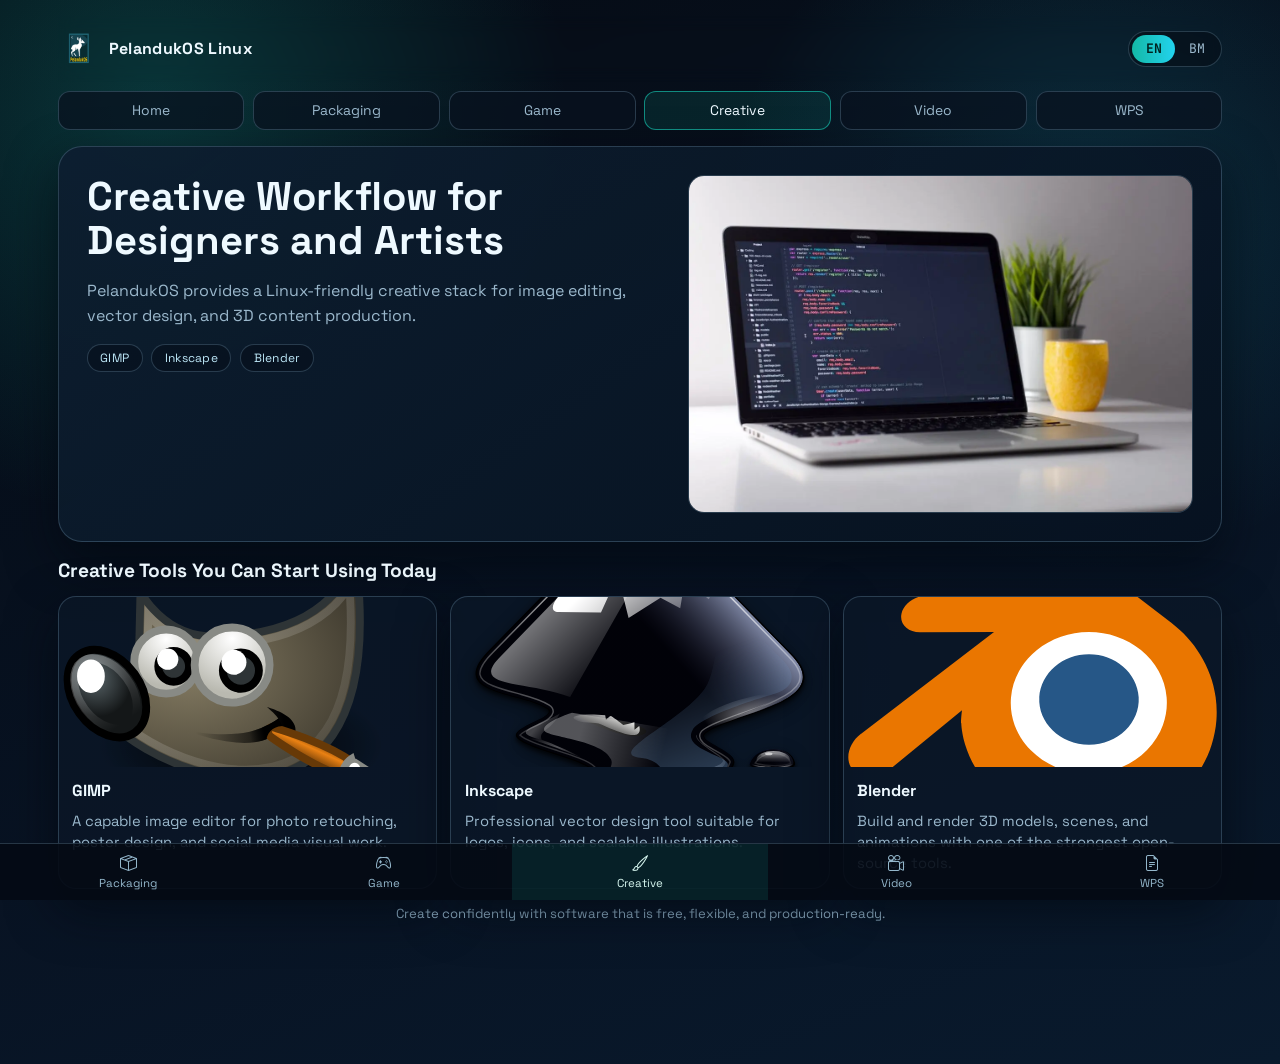
==== creative.html @ 15f51c87 "update ui" ====
<!doctype html>
<html lang="en">
<head>
  <meta charset="utf-8">
  <meta name="viewport" content="width=device-width, initial-scale=1">
  <title>PelandukOS Creative</title>
  <link rel="stylesheet" href="https://cdn.jsdelivr.net/npm/bootstrap-icons@1.11.3/font/bootstrap-icons.css">
  <link rel="stylesheet" href="styles.css">
</head>
<body>
  <div class="shell">
    <header class="topbar">
      <a class="brand" href="/index.html" data-preserve-lang>
        <img src="pelandukOS-logo-1.webp" alt="PelandukOS logo">
        <strong>PelandukOS Linux</strong>
      </a>
      <div class="lang-switch" aria-label="Language switcher">
        <button type="button" data-set-lang="en">EN</button>
        <button type="button" data-set-lang="ms">BM</button>
      </div>
    </header>

    <nav class="main-nav">
      <a href="/index.html" data-preserve-lang data-page-link="index.html" data-i18n="navHome"></a>
      <a href="/packaging.html" data-preserve-lang data-page-link="packaging.html" data-i18n="navPackaging"></a>
      <a href="/game.html" data-preserve-lang data-page-link="game.html" data-i18n="navGame"></a>
      <a href="/creative.html" data-preserve-lang data-page-link="creative.html" data-i18n="navCreative"></a>
      <a href="/video.html" data-preserve-lang data-page-link="video.html" data-i18n="navVideo"></a>
      <a href="/wps.html" data-preserve-lang data-page-link="wps.html" data-i18n="navWps"></a>
    </nav>

    <section class="hero">
      <div class="hero-text">
        <h1 data-i18n="title"></h1>
        <p data-i18n="subtitle"></p>
        <div class="kpi-row">
          <span class="kpi">GIMP</span>
          <span class="kpi">Inkscape</span>
          <span class="kpi">Blender</span>
        </div>
      </div>
      <div class="hero-media">
        <img src="assets/images/creative-hero.webp" alt="Creative workstation with drawing tablet">
      </div>
    </section>

    <section class="section">
      <h2 data-i18n="sectionTitle"></h2>
      <div class="card-grid">
        <article class="card">
          <img src="assets/images/gimp-logo.svg" alt="GIMP icon" loading="lazy">
          <div class="body">
            <h3>GIMP</h3>
            <p data-i18n="gimpText"></p>
          </div>
        </article>
        <article class="card">
          <img src="assets/images/inkscape-logo.svg" alt="Inkscape logo" loading="lazy">
          <div class="body">
            <h3>Inkscape</h3>
            <p data-i18n="inkscapeText"></p>
          </div>
        </article>
        <article class="card">
          <img src="assets/images/blender-logo.svg" alt="Blender logo" loading="lazy">
          <div class="body">
            <h3>Blender</h3>
            <p data-i18n="blenderText"></p>
          </div>
        </article>
      </div>
      <p class="footer-note" data-i18n="footerNote"></p>
    </section>
  </div>

  <nav class="bottom-dock">
    <a href="/packaging.html" data-preserve-lang data-page-link="packaging.html"><i class="bi bi-box-seam"></i><span data-i18n="navPackaging"></span></a>
    <a href="/game.html" data-preserve-lang data-page-link="game.html"><i class="bi bi-controller"></i><span data-i18n="navGame"></span></a>
    <a href="/creative.html" data-preserve-lang data-page-link="creative.html"><i class="bi bi-brush"></i><span data-i18n="navCreative"></span></a>
    <a href="/video.html" data-preserve-lang data-page-link="video.html"><i class="bi bi-camera-reels"></i><span data-i18n="navVideo"></span></a>
    <a href="/wps.html" data-preserve-lang data-page-link="wps.html"><i class="bi bi-file-earmark-text"></i><span data-i18n="navWps"></span></a>
  </nav>

  <script>
    window.PAGE_I18N = {
      en: {
        metaTitle: 'PelandukOS Creative | Design and 3D',
        navHome: 'Home',
        navPackaging: 'Packaging',
        navGame: 'Game',
        navCreative: 'Creative',
        navVideo: 'Video',
        navWps: 'WPS',
        title: 'Creative Workflow for Designers and Artists',
        subtitle: 'PelandukOS provides a Linux-friendly creative stack for image editing, vector design, and 3D content production.',
        sectionTitle: 'Creative Tools You Can Start Using Today',
        gimpText: 'A capable image editor for photo retouching, poster design, and social media visual work.',
        inkscapeText: 'Professional vector design tool suitable for logos, icons, and scalable illustrations.',
        blenderText: 'Build and render 3D models, scenes, and animations with one of the strongest open-source tools.',
        footerNote: 'Create confidently with software that is free, flexible, and production-ready.'
      },
      ms: {
        metaTitle: 'PelandukOS Kreatif | Reka Bentuk dan 3D',
        navHome: 'Utama',
        navPackaging: 'Pakej',
        navGame: 'Permainan',
        navCreative: 'Kreatif',
        navVideo: 'Video',
        navWps: 'WPS',
        title: 'Aliran Kerja Kreatif untuk Pereka dan Artis',
        subtitle: 'PelandukOS menyediakan koleksi perisian kreatif mesra Linux untuk suntingan imej, reka bentuk vektor, dan penghasilan kandungan 3D.',
        sectionTitle: 'Alat Kreatif yang Boleh Terus Digunakan',
        gimpText: 'Editor imej berkuasa untuk sentuhan foto, reka poster, dan visual media sosial.',
        inkscapeText: 'Perisian reka bentuk vektor profesional untuk logo, ikon, dan ilustrasi berskala.',
        blenderText: 'Bangunkan serta render model 3D, babak dan animasi dengan alat sumber terbuka yang mantap.',
        footerNote: 'Hasilkan karya dengan yakin menggunakan perisian percuma, fleksibel, dan sedia produksi.'
      }
    };
  </script>
  <script src="app.js"></script>
</body>
</html>
---- styles.css ----
@import url('https://fonts.googleapis.com/css2?family=JetBrains+Mono:wght@400;700&family=Space+Grotesk:wght@400;500;600;700&display=swap');

:root {
  --bg: #050b14;
  --bg-soft: #0c1a2a;
  --surface: rgba(14, 28, 45, 0.72);
  --surface-solid: #10263e;
  --accent: #14b8a6;
  --accent-2: #22d3ee;
  --text: #eef9ff;
  --muted: #9bb8cc;
  --line: rgba(148, 191, 219, 0.24);
  --shadow: 0 20px 50px rgba(2, 6, 13, 0.6);
  --radius: 18px;
}

* {
  box-sizing: border-box;
}

html,
body {
  margin: 0;
  padding: 0;
}

body {
  font-family: 'Space Grotesk', sans-serif;
  color: var(--text);
  background:
    radial-gradient(circle at 12% 10%, rgba(20, 184, 166, 0.24), transparent 28%),
    radial-gradient(circle at 85% 20%, rgba(34, 211, 238, 0.16), transparent 26%),
    linear-gradient(160deg, var(--bg), #081323 58%, #091a2d 100%);
  min-height: 100vh;
  padding-bottom: 96px;
}

.shell {
  max-width: 1200px;
  margin: 0 auto;
  padding: 1rem 1.1rem 2rem;
}

.topbar {
  display: flex;
  align-items: center;
  justify-content: space-between;
  gap: 1rem;
  padding: 0.8rem 0;
  position: sticky;
  top: 0;
  z-index: 30;
  backdrop-filter: blur(8px);
}

.brand {
  display: inline-flex;
  align-items: center;
  gap: 0.7rem;
  color: var(--text);
  text-decoration: none;
}

.brand img {
  width: 40px;
  height: 40px;
  object-fit: contain;
}

.brand strong {
  letter-spacing: 0.02em;
  font-size: 1rem;
}

.lang-switch {
  display: inline-flex;
  border: 1px solid var(--line);
  background: rgba(5, 11, 20, 0.55);
  border-radius: 999px;
  padding: 0.18rem;
}

.lang-switch button {
  border: 0;
  color: var(--muted);
  background: transparent;
  border-radius: 999px;
  padding: 0.35rem 0.85rem;
  font-size: 0.82rem;
  cursor: pointer;
  font-family: 'JetBrains Mono', monospace;
}

.lang-switch button.active {
  color: #00231f;
  background: linear-gradient(90deg, var(--accent), var(--accent-2));
  font-weight: 700;
}

.main-nav {
  display: grid;
  grid-template-columns: repeat(6, minmax(0, 1fr));
  gap: 0.55rem;
  margin: 0.6rem 0 1rem;
}

.main-nav a {
  color: var(--muted);
  text-decoration: none;
  border: 1px solid var(--line);
  background: rgba(9, 18, 31, 0.75);
  border-radius: 12px;
  text-align: center;
  padding: 0.58rem 0.4rem;
  font-size: 0.87rem;
}

.main-nav a:hover,
.main-nav a.active {
  color: var(--text);
  border-color: rgba(20, 184, 166, 0.7);
  background: rgba(20, 184, 166, 0.12);
}

.hero {
  border: 1px solid var(--line);
  border-radius: 24px;
  box-shadow: var(--shadow);
  padding: clamp(1rem, 2.2vw, 1.8rem);
  background:
    linear-gradient(145deg, rgba(13, 30, 48, 0.94), rgba(7, 18, 32, 0.92));
  display: grid;
  grid-template-columns: 1.15fr 1fr;
  gap: 1.2rem;
  overflow: hidden;
}

.hero-text h1 {
  margin: 0;
  font-size: clamp(1.7rem, 3.2vw, 2.5rem);
  line-height: 1.1;
}

.hero-text p {
  color: var(--muted);
  margin: 1rem 0 0;
  line-height: 1.55;
}

.kpi-row {
  display: flex;
  flex-wrap: wrap;
  gap: 0.55rem;
  margin-top: 1rem;
}

.kpi {
  border: 1px solid var(--line);
  border-radius: 999px;
  color: #bde7f7;
  padding: 0.3rem 0.78rem;
  font-size: 0.75rem;
  background: rgba(7, 17, 29, 0.7);
  letter-spacing: 0.02em;
}

.actions {
  display: flex;
  flex-wrap: wrap;
  gap: 0.65rem;
  margin-top: 1.2rem;
}

.btn-main,
.btn-ghost {
  text-decoration: none;
  border-radius: 10px;
  padding: 0.62rem 1rem;
  font-weight: 600;
  display: inline-flex;
  align-items: center;
  gap: 0.45rem;
}

.btn-main {
  color: #06211f;
  background: linear-gradient(90deg, var(--accent), var(--accent-2));
}

.btn-ghost {
  color: var(--text);
  border: 1px solid var(--line);
  background: rgba(5, 11, 20, 0.5);
}

.hero-media {
  border: 1px solid var(--line);
  border-radius: 16px;
  overflow: hidden;
  min-height: 280px;
  background: #081220;
}

.hero-media img {
  width: 100%;
  height: 100%;
  display: block;
  object-fit: cover;
}

.section {
  margin-top: 1rem;
}

.section h2 {
  font-size: 1.2rem;
  margin: 0.2rem 0 0.8rem;
}

.card-grid {
  display: grid;
  grid-template-columns: repeat(3, minmax(0, 1fr));
  gap: 0.8rem;
}

.card {
  border: 1px solid var(--line);
  background: rgba(11, 24, 40, 0.74);
  border-radius: var(--radius);
  overflow: hidden;
  box-shadow: var(--shadow);
  animation: fadeup 0.75s ease both;
}

.card img {
  width: 100%;
  height: 170px;
  object-fit: cover;
  display: block;
}

.card .body {
  padding: 0.85rem;
}

.card h3 {
  margin: 0;
  font-size: 1rem;
}

.card p {
  color: var(--muted);
  margin: 0.6rem 0 0;
  line-height: 1.45;
  font-size: 0.92rem;
}

.footer-note {
  margin-top: 1rem;
  color: #8eafc6;
  text-align: center;
  font-size: 0.82rem;
}

.bottom-dock {
  position: fixed;
  left: 0;
  right: 0;
  bottom: 0;
  background: rgba(5, 11, 20, 0.9);
  border-top: 1px solid var(--line);
  display: grid;
  grid-template-columns: repeat(5, minmax(0, 1fr));
  z-index: 50;
}

.bottom-dock a {
  text-decoration: none;
  color: #94b7cb;
  text-align: center;
  padding: 0.55rem 0.25rem 0.6rem;
  font-size: 0.72rem;
}

.bottom-dock a.active {
  color: #d8f8f1;
  background: rgba(20, 184, 166, 0.12);
}

.bottom-dock i {
  display: block;
  font-size: 1rem;
  margin-bottom: 0.16rem;
}

@keyframes fadeup {
  from {
    transform: translateY(12px);
    opacity: 0;
  }
  to {
    transform: translateY(0);
    opacity: 1;
  }
}

@media (max-width: 960px) {
  .main-nav {
    grid-template-columns: repeat(3, minmax(0, 1fr));
  }

  .hero {
    grid-template-columns: 1fr;
  }

  .card-grid {
    grid-template-columns: repeat(2, minmax(0, 1fr));
  }
}

@media (max-width: 640px) {
  body {
    padding-bottom: 90px;
  }

  .main-nav {
    display: none;
  }

  .card-grid {
    grid-template-columns: 1fr;
  }

  .hero-media {
    min-height: 210px;
  }
}
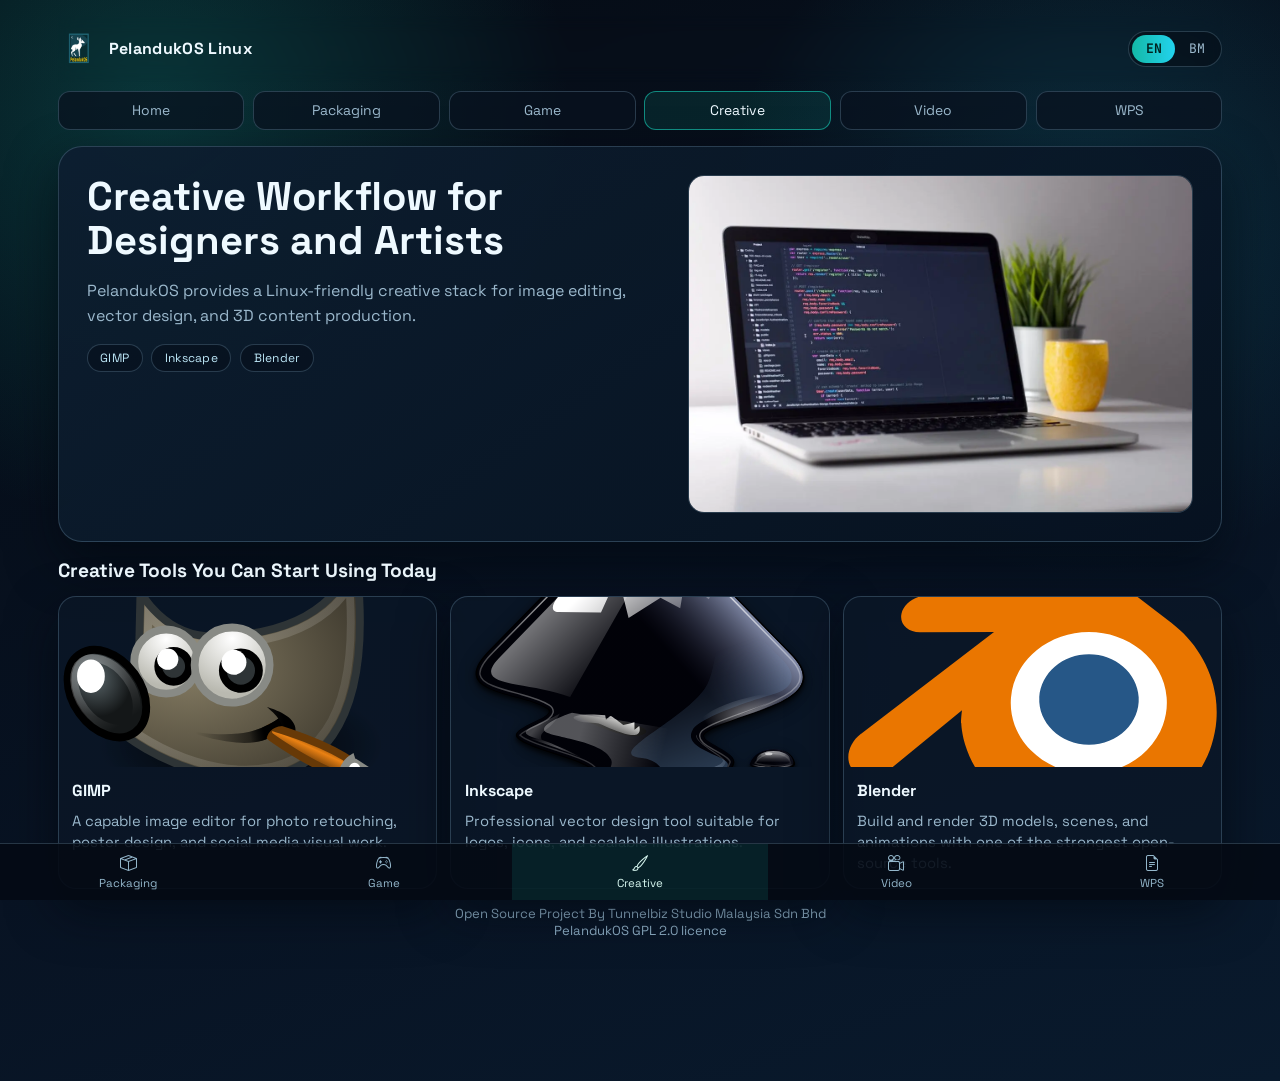
==== commit 412981da: "update footer" ====
--- a/creative.html
+++ b/creative.html
@@ -97,7 +97,7 @@
         gimpText: 'A capable image editor for photo retouching, poster design, and social media visual work.',
         inkscapeText: 'Professional vector design tool suitable for logos, icons, and scalable illustrations.',
         blenderText: 'Build and render 3D models, scenes, and animations with one of the strongest open-source tools.',
-        footerNote: 'Create confidently with software that is free, flexible, and production-ready.'
+        footerNote: 'Open Source Project By Tunnelbiz Studio Malaysia Sdn Bhd\nPelandukOS GPL 2.0 licence'
       },
       ms: {
         metaTitle: 'PelandukOS Kreatif | Reka Bentuk dan 3D',
@@ -113,7 +113,7 @@
         gimpText: 'Editor imej berkuasa untuk sentuhan foto, reka poster, dan visual media sosial.',
         inkscapeText: 'Perisian reka bentuk vektor profesional untuk logo, ikon, dan ilustrasi berskala.',
         blenderText: 'Bangunkan serta render model 3D, babak dan animasi dengan alat sumber terbuka yang mantap.',
-        footerNote: 'Hasilkan karya dengan yakin menggunakan perisian percuma, fleksibel, dan sedia produksi.'
+        footerNote: 'Open Source Project By Tunnelbiz Studio Malaysia Sdn Bhd\nPelandukOS GPL 2.0 licence'
       }
     };
   </script>
--- a/styles.css
+++ b/styles.css
@@ -260,6 +260,7 @@
   color: #8eafc6;
   text-align: center;
   font-size: 0.82rem;
+  white-space: pre-line;
 }
 
 .bottom-dock {
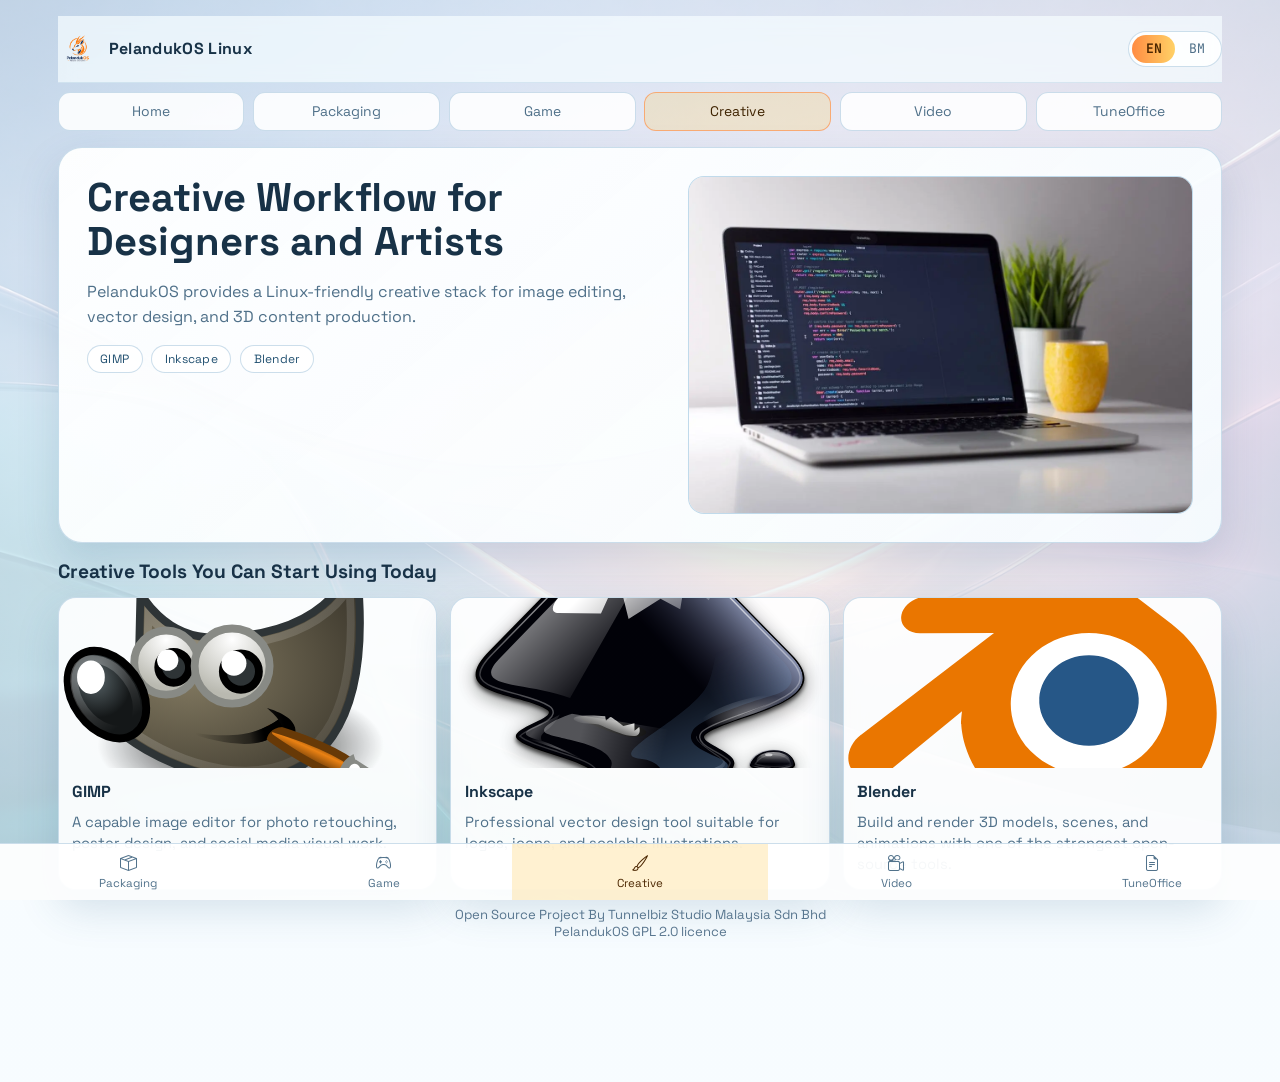
==== commit 392f2620: "Replace WPS with TuneOffice" ====
--- a/creative.html
+++ b/creative.html
@@ -11,7 +11,7 @@
   <div class="shell">
     <header class="topbar">
       <a class="brand" href="/index.html" data-preserve-lang>
-        <img src="pelandukOS-logo-1.webp" alt="PelandukOS logo">
+        <img src="assets/images/logobaru.png" alt="PelandukOS logo">
         <strong>PelandukOS Linux</strong>
       </a>
       <div class="lang-switch" aria-label="Language switcher">
@@ -26,7 +26,7 @@
       <a href="/game.html" data-preserve-lang data-page-link="game.html" data-i18n="navGame"></a>
       <a href="/creative.html" data-preserve-lang data-page-link="creative.html" data-i18n="navCreative"></a>
       <a href="/video.html" data-preserve-lang data-page-link="video.html" data-i18n="navVideo"></a>
-      <a href="/wps.html" data-preserve-lang data-page-link="wps.html" data-i18n="navWps"></a>
+      <a href="/tuneoffice.html" data-preserve-lang data-page-link="tuneoffice.html" data-i18n="navTuneOffice"></a>
     </nav>
 
     <section class="hero">
@@ -78,7 +78,7 @@
     <a href="/game.html" data-preserve-lang data-page-link="game.html"><i class="bi bi-controller"></i><span data-i18n="navGame"></span></a>
     <a href="/creative.html" data-preserve-lang data-page-link="creative.html"><i class="bi bi-brush"></i><span data-i18n="navCreative"></span></a>
     <a href="/video.html" data-preserve-lang data-page-link="video.html"><i class="bi bi-camera-reels"></i><span data-i18n="navVideo"></span></a>
-    <a href="/wps.html" data-preserve-lang data-page-link="wps.html"><i class="bi bi-file-earmark-text"></i><span data-i18n="navWps"></span></a>
+    <a href="/tuneoffice.html" data-preserve-lang data-page-link="tuneoffice.html"><i class="bi bi-file-earmark-text"></i><span data-i18n="navTuneOffice"></span></a>
   </nav>
 
   <script>
@@ -90,7 +90,7 @@
         navGame: 'Game',
         navCreative: 'Creative',
         navVideo: 'Video',
-        navWps: 'WPS',
+        navTuneOffice: 'TuneOffice',
         title: 'Creative Workflow for Designers and Artists',
         subtitle: 'PelandukOS provides a Linux-friendly creative stack for image editing, vector design, and 3D content production.',
         sectionTitle: 'Creative Tools You Can Start Using Today',
@@ -106,7 +106,7 @@
         navGame: 'Permainan',
         navCreative: 'Kreatif',
         navVideo: 'Video',
-        navWps: 'WPS',
+        navTuneOffice: 'TuneOffice',
         title: 'Aliran Kerja Kreatif untuk Pereka dan Artis',
         subtitle: 'PelandukOS menyediakan koleksi perisian kreatif mesra Linux untuk suntingan imej, reka bentuk vektor, dan penghasilan kandungan 3D.',
         sectionTitle: 'Alat Kreatif yang Boleh Terus Digunakan',
--- a/styles.css
+++ b/styles.css
@@ -1,16 +1,16 @@
 @import url('https://fonts.googleapis.com/css2?family=JetBrains+Mono:wght@400;700&family=Space+Grotesk:wght@400;500;600;700&display=swap');
 
 :root {
-  --bg: #050b14;
-  --bg-soft: #0c1a2a;
-  --surface: rgba(14, 28, 45, 0.72);
-  --surface-solid: #10263e;
-  --accent: #14b8a6;
-  --accent-2: #22d3ee;
-  --text: #eef9ff;
-  --muted: #9bb8cc;
-  --line: rgba(148, 191, 219, 0.24);
-  --shadow: 0 20px 50px rgba(2, 6, 13, 0.6);
+  --bg: #f4fbff;
+  --bg-soft: #eaf7ff;
+  --surface: rgba(255, 255, 255, 0.86);
+  --surface-solid: #ffffff;
+  --accent: #ff8c42;
+  --accent-2: #ffd166;
+  --text: #183247;
+  --muted: #4f7089;
+  --line: rgba(106, 158, 196, 0.34);
+  --shadow: 0 18px 42px rgba(42, 93, 131, 0.18);
   --radius: 18px;
 }
 
@@ -28,9 +28,8 @@
   font-family: 'Space Grotesk', sans-serif;
   color: var(--text);
   background:
-    radial-gradient(circle at 12% 10%, rgba(20, 184, 166, 0.24), transparent 28%),
-    radial-gradient(circle at 85% 20%, rgba(34, 211, 238, 0.16), transparent 26%),
-    linear-gradient(160deg, var(--bg), #081323 58%, #091a2d 100%);
+    linear-gradient(rgba(244, 251, 255, 0.72), rgba(244, 251, 255, 0.72)),
+    url('./assets/images/bg.png') center / cover no-repeat fixed;
   min-height: 100vh;
   padding-bottom: 96px;
 }
@@ -51,6 +50,8 @@
   top: 0;
   z-index: 30;
   backdrop-filter: blur(8px);
+  background: rgba(246, 252, 255, 0.72);
+  border-bottom: 1px solid rgba(106, 158, 196, 0.2);
 }
 
 .brand {
@@ -75,7 +76,7 @@
 .lang-switch {
   display: inline-flex;
   border: 1px solid var(--line);
-  background: rgba(5, 11, 20, 0.55);
+  background: rgba(255, 255, 255, 0.9);
   border-radius: 999px;
   padding: 0.18rem;
 }
@@ -92,7 +93,7 @@
 }
 
 .lang-switch button.active {
-  color: #00231f;
+  color: #4b2600;
   background: linear-gradient(90deg, var(--accent), var(--accent-2));
   font-weight: 700;
 }
@@ -108,7 +109,7 @@
   color: var(--muted);
   text-decoration: none;
   border: 1px solid var(--line);
-  background: rgba(9, 18, 31, 0.75);
+  background: rgba(255, 255, 255, 0.88);
   border-radius: 12px;
   text-align: center;
   padding: 0.58rem 0.4rem;
@@ -117,9 +118,9 @@
 
 .main-nav a:hover,
 .main-nav a.active {
-  color: var(--text);
-  border-color: rgba(20, 184, 166, 0.7);
-  background: rgba(20, 184, 166, 0.12);
+  color: #3e2300;
+  border-color: rgba(255, 140, 66, 0.65);
+  background: rgba(255, 209, 102, 0.26);
 }
 
 .hero {
@@ -128,7 +129,7 @@
   box-shadow: var(--shadow);
   padding: clamp(1rem, 2.2vw, 1.8rem);
   background:
-    linear-gradient(145deg, rgba(13, 30, 48, 0.94), rgba(7, 18, 32, 0.92));
+    linear-gradient(140deg, rgba(255, 255, 255, 0.95), rgba(246, 252, 255, 0.9));
   display: grid;
   grid-template-columns: 1.15fr 1fr;
   gap: 1.2rem;
@@ -157,10 +158,10 @@
 .kpi {
   border: 1px solid var(--line);
   border-radius: 999px;
-  color: #bde7f7;
+  color: #225171;
   padding: 0.3rem 0.78rem;
   font-size: 0.75rem;
-  background: rgba(7, 17, 29, 0.7);
+  background: rgba(255, 255, 255, 0.82);
   letter-spacing: 0.02em;
 }
 
@@ -183,14 +184,14 @@
 }
 
 .btn-main {
-  color: #06211f;
+  color: #4b2600;
   background: linear-gradient(90deg, var(--accent), var(--accent-2));
 }
 
 .btn-ghost {
   color: var(--text);
   border: 1px solid var(--line);
-  background: rgba(5, 11, 20, 0.5);
+  background: rgba(255, 255, 255, 0.82);
 }
 
 .hero-media {
@@ -198,7 +199,7 @@
   border-radius: 16px;
   overflow: hidden;
   min-height: 280px;
-  background: #081220;
+  background: #edf8ff;
 }
 
 .hero-media img {
@@ -225,7 +226,7 @@
 
 .card {
   border: 1px solid var(--line);
-  background: rgba(11, 24, 40, 0.74);
+  background: rgba(255, 255, 255, 0.9);
   border-radius: var(--radius);
   overflow: hidden;
   box-shadow: var(--shadow);
@@ -257,7 +258,7 @@
 
 .footer-note {
   margin-top: 1rem;
-  color: #8eafc6;
+  color: #5b7890;
   text-align: center;
   font-size: 0.82rem;
   white-space: pre-line;
@@ -268,7 +269,7 @@
   left: 0;
   right: 0;
   bottom: 0;
-  background: rgba(5, 11, 20, 0.9);
+  background: rgba(255, 255, 255, 0.95);
   border-top: 1px solid var(--line);
   display: grid;
   grid-template-columns: repeat(5, minmax(0, 1fr));
@@ -277,15 +278,15 @@
 
 .bottom-dock a {
   text-decoration: none;
-  color: #94b7cb;
+  color: #51728b;
   text-align: center;
   padding: 0.55rem 0.25rem 0.6rem;
   font-size: 0.72rem;
 }
 
 .bottom-dock a.active {
-  color: #d8f8f1;
-  background: rgba(20, 184, 166, 0.12);
+  color: #4b2600;
+  background: rgba(255, 209, 102, 0.3);
 }
 
 .bottom-dock i {
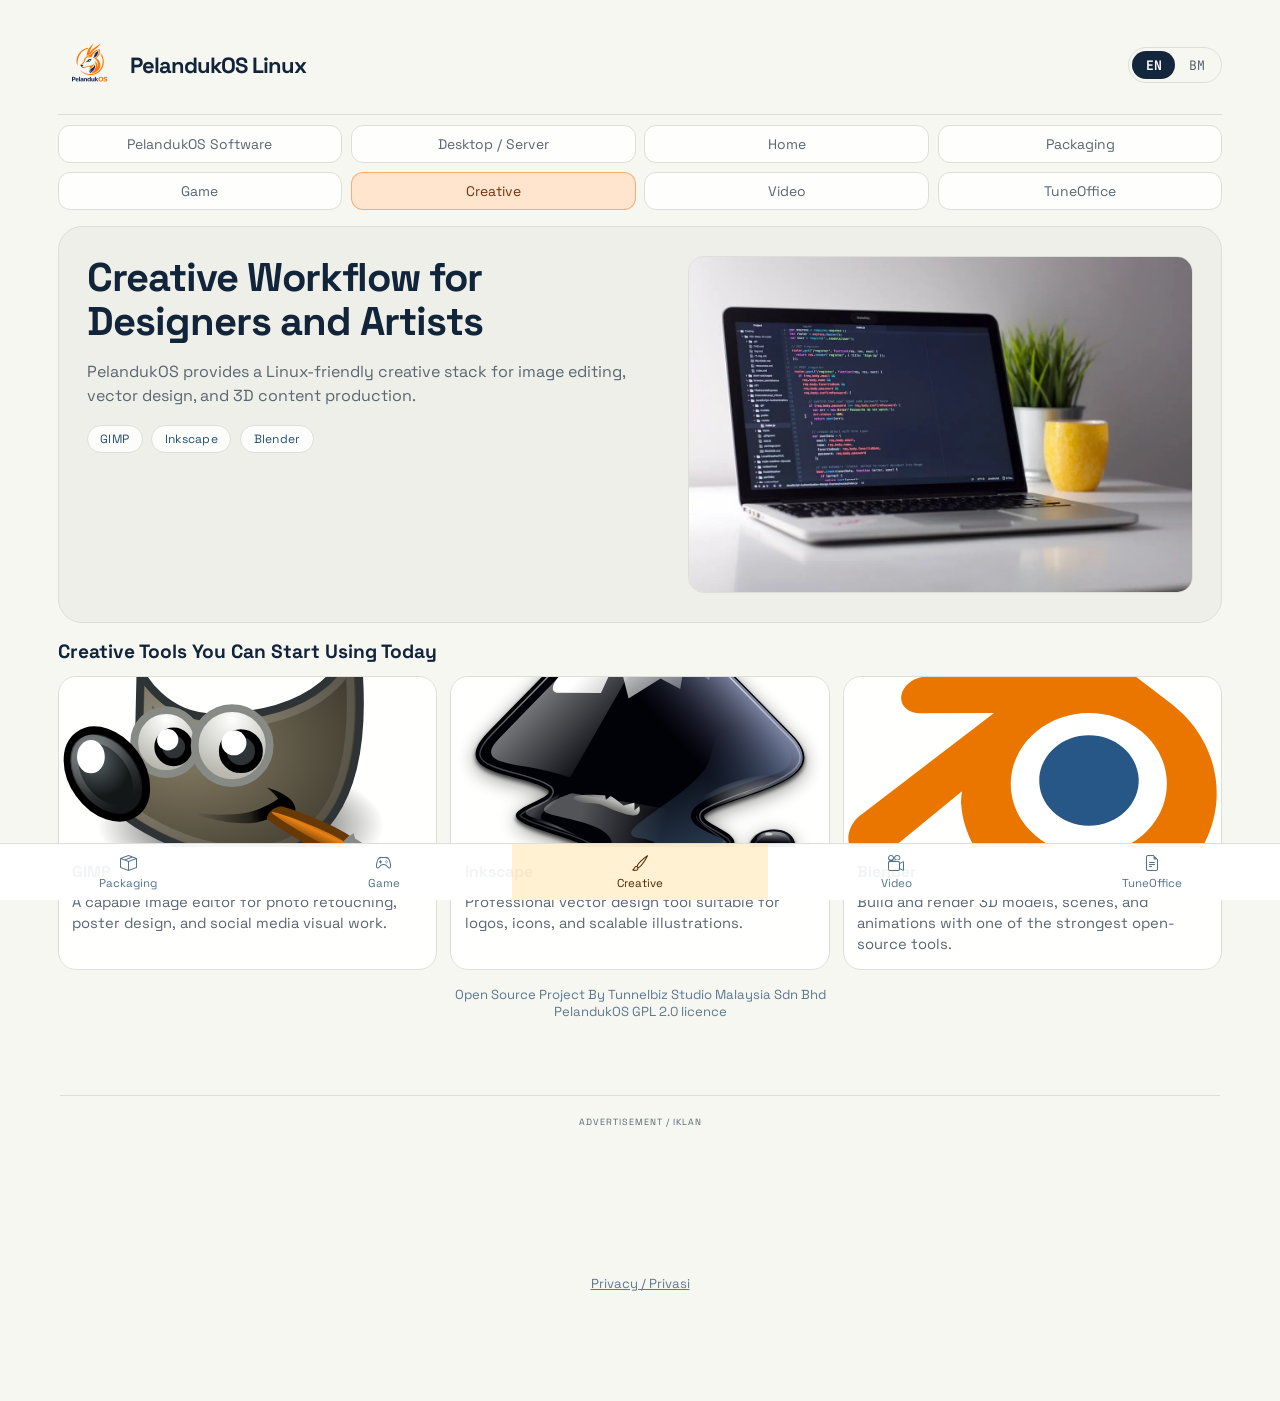
==== commit 4e06ea00: "Refresh PelandukOS site with real VM previews, server profiles and AdSense" ====
--- a/creative.html
+++ b/creative.html
@@ -5,13 +5,15 @@
   <meta name="viewport" content="width=device-width, initial-scale=1">
   <title>PelandukOS Creative</title>
   <link rel="stylesheet" href="https://cdn.jsdelivr.net/npm/bootstrap-icons@1.11.3/font/bootstrap-icons.css">
-  <link rel="stylesheet" href="styles.css">
+  <link rel="stylesheet" href="styles.css"><link rel="stylesheet" href="landing.css"><link rel="icon" href="assets/images/pelandukos-logo.png">
+<meta name="google-adsense-account" content="ca-pub-6407931689016181">
+<script async src="https://pagead2.googlesyndication.com/pagead/js/adsbygoogle.js?client=ca-pub-6407931689016181" crossorigin="anonymous"></script>
 </head>
 <body>
   <div class="shell">
     <header class="topbar">
       <a class="brand" href="/index.html" data-preserve-lang>
-        <img src="assets/images/logobaru.png" alt="PelandukOS logo">
+        <img src="assets/images/pelandukos-logo.png" alt="PelandukOS logo">
         <strong>PelandukOS Linux</strong>
       </a>
       <div class="lang-switch" aria-label="Language switcher">
@@ -20,7 +22,7 @@
       </div>
     </header>
 
-    <nav class="main-nav">
+    <nav class="main-nav"><a href="/index.html#software" data-preserve-lang>PelandukOS Software</a><a href="/index.html#editions" data-preserve-lang>Desktop / Server</a>
       <a href="/index.html" data-preserve-lang data-page-link="index.html" data-i18n="navHome"></a>
       <a href="/packaging.html" data-preserve-lang data-page-link="packaging.html" data-i18n="navPackaging"></a>
       <a href="/game.html" data-preserve-lang data-page-link="game.html" data-i18n="navGame"></a>
@@ -73,6 +75,7 @@
     </section>
   </div>
 
+<aside class="ad-section" aria-label="Advertisement"><p class="ad-label">ADVERTISEMENT / IKLAN</p><ins class="adsbygoogle" data-ad-client="ca-pub-6407931689016181" data-ad-slot="6009842053" data-ad-format="auto" data-full-width-responsive="true"></ins></aside><p class="footer-note"><a href="privacy.html" data-preserve-lang>Privacy / Privasi</a></p>
   <nav class="bottom-dock">
     <a href="/packaging.html" data-preserve-lang data-page-link="packaging.html"><i class="bi bi-box-seam"></i><span data-i18n="navPackaging"></span></a>
     <a href="/game.html" data-preserve-lang data-page-link="game.html"><i class="bi bi-controller"></i><span data-i18n="navGame"></span></a>
@@ -118,5 +121,6 @@
     };
   </script>
   <script src="app.js"></script>
+<script src="ads.js"></script>
 </body>
 </html>
--- a/landing.css
+++ b/landing.css
@@ -0,0 +1,1276 @@
+:root {
+  --bg: #f7f7f2;
+  --text: #12243a;
+  --muted: #596571;
+  --accent: #f47722;
+  --line: #dcdfd7;
+  --shadow: 0 16px 40px #142a3a0b;
+}
+html {
+  scroll-behavior: smooth;
+  scroll-padding-top: 100px;
+}
+body {
+  background: var(--bg);
+  color: var(--text);
+}
+a {
+  color: inherit;
+}
+button,
+input {
+  font: inherit;
+}
+a:focus-visible,
+button:focus-visible,
+input:focus-visible {
+  outline: 3px solid #cf5000;
+  outline-offset: 5px;
+}
+.landing {
+  padding-bottom: 0;
+}
+.landing .shell {
+  max-width: 1440px;
+  padding: 0 clamp(20px, 5vw, 80px);
+}
+.topbar {
+  background: #f7f7f2ed;
+  backdrop-filter: blur(16px);
+  padding: 17px 0;
+  border-bottom: 1px solid var(--line);
+}
+.brand {
+  gap: 8px;
+}
+.brand img {
+  width: 60px;
+  height: 60px;
+}
+.brand strong {
+  font-size: 22px;
+  letter-spacing: -1px;
+}
+.brand strong > span {
+  color: #d9510a;
+}
+.brand small {
+  font-size: 9px;
+  letter-spacing: 2px;
+  display: block;
+  margin-top: 5px;
+}
+.header-nav {
+  display: flex;
+  gap: 30px;
+}
+.header-nav a {
+  font-size: 13px;
+  text-decoration: none;
+  font-weight: 500;
+}
+.header-nav a:hover {
+  color: #c64a05;
+}
+.lang-switch {
+  background: transparent;
+}
+.lang-switch button.active {
+  background: #13263b;
+  color: white;
+}
+.landing-hero {
+  display: grid;
+  grid-template-columns: 0.9fr 1.1fr;
+  gap: 55px;
+  align-items: center;
+  padding: 84px 0 75px;
+}
+.eyebrow {
+  font-size: 10px;
+  font-weight: 700;
+  letter-spacing: 1.8px;
+  line-height: 1.7;
+  display: flex;
+  align-items: center;
+  gap: 10px;
+}
+.status-dot {
+  width: 7px;
+  height: 7px;
+  border-radius: 50%;
+  background: #df6b24;
+  display: inline-block;
+  flex-shrink: 0;
+}
+.hero-copy h1 {
+  font-size: clamp(46px, 5.5vw, 79px);
+  line-height: 1.03;
+  letter-spacing: -4px;
+  white-space: pre-line;
+  margin: 26px 0;
+}
+.hero-lead {
+  color: var(--muted);
+  font-size: 16px;
+  line-height: 1.8;
+  max-width: 470px;
+}
+.actions {
+  gap: 24px;
+  align-items: center;
+  margin-top: 28px;
+}
+.btn-main {
+  background: #f47722;
+  color: #172537;
+  border-radius: 7px;
+  font-size: 13px;
+  padding: 16px 22px;
+  gap: 25px;
+}
+.btn-main:hover {
+  background: #ff8c39;
+  transform: translateY(-1px);
+}
+.text-link {
+  font-size: 12px;
+  font-weight: 600;
+  text-underline-offset: 5px;
+  line-height: 1.7;
+}
+.hero-tags {
+  display: flex;
+  flex-wrap: wrap;
+  gap: 14px;
+  margin-top: 32px;
+  font-size: 10px;
+  color: #596571;
+}
+.hero-tags span + span:before {
+  content: "·";
+  padding-right: 14px;
+}
+.desktop-stage {
+  position: relative;
+  transform: rotate(-1deg);
+  border: 1px solid #d7dbd3;
+  background: #e8ebe3;
+  padding: 9px;
+  border-radius: 13px;
+  box-shadow:
+    18px 28px 0 -10px #e4e6dd,
+    0 30px 65px #142a3a18;
+}
+.desktop-stage:before {
+  content: "";
+  position: absolute;
+  z-index: -1;
+  background: radial-gradient(ellipse, #f7ac5f38, transparent 70%);
+  inset: -90px -40px;
+}
+.stage-label {
+  display: flex;
+  gap: 9px;
+  align-items: center;
+  font-size: 10px;
+  padding: 7px 4px 15px;
+  font-weight: 600;
+}
+.stage-label > span:last-child {
+  margin-left: auto;
+  font-size: 8px;
+  letter-spacing: 1px;
+  color: #626d67;
+}
+.desktop-stage img {
+  display: block;
+  width: 100%;
+  height: auto;
+  border-radius: 6px;
+}
+.stage-caption {
+  display: flex;
+  justify-content: space-between;
+  gap: 10px;
+  padding: 15px 4px 5px;
+  font-size: 9px;
+  color: #54605e;
+}
+.stage-caption > span:last-child {
+  white-space: nowrap;
+}
+.identity-strip {
+  display: flex;
+  justify-content: space-between;
+  gap: 20px;
+  border-block: 1px solid var(--line);
+  padding: 23px 0;
+  color: #5d6966;
+  font-size: 11px;
+}
+.identity-strip > span:last-child {
+  font-size: 9px;
+  letter-spacing: 1.1px;
+}
+.identity-strip b {
+  color: #c45f23;
+  padding: 0 12px;
+}
+.spacious {
+  margin-top: 0;
+  padding: 75px 0;
+}
+.section-heading {
+  display: flex;
+  justify-content: space-between;
+  align-items: end;
+  gap: 40px;
+  margin-bottom: 30px;
+}
+.section-heading p {
+  max-width: 330px;
+  color: var(--muted);
+  font-size: 13px;
+  line-height: 1.8;
+  margin: 0;
+}
+.landing h2,
+.landing .section h2 {
+  font-size: clamp(29px, 3.1vw, 43px);
+  letter-spacing: -1.7px;
+  line-height: 1.15;
+  margin: 15px 0 0;
+  white-space: pre-line;
+}
+.edition-grid {
+  display: grid;
+  grid-template-columns: 1fr 1fr;
+  gap: 20px;
+}
+.edition-card {
+  padding: 35px 38px;
+  border-radius: 13px;
+  border: 1px solid var(--line);
+}
+.desktop-card {
+  background: #eeefe8;
+}
+.edition-icon {
+  font-size: 37px;
+  display: block;
+  margin-bottom: 28px;
+  line-height: 1;
+  color: #cf5b15;
+}
+.edition-card .eyebrow {
+  font-size: 9px;
+}
+.edition-card h3 {
+  font-size: 27px;
+  letter-spacing: -1px;
+  margin: 14px 0;
+}
+.edition-card p {
+  font-size: 14px;
+  line-height: 1.8;
+  color: var(--muted);
+  max-width: 460px;
+}
+.edition-card ul {
+  list-style: none;
+  padding: 0;
+  font-size: 12px;
+  line-height: 2.5;
+  margin: 20px 0;
+}
+.edition-card li:before {
+  content: "↗";
+  color: #bb4f12;
+  margin-right: 12px;
+}
+.server-card {
+  background: #14273c;
+  color: #f9faf5;
+  border-color: #14273c;
+}
+.server-card p {
+  color: #bcc8d0;
+}
+.server-card .edition-icon {
+  color: #ff9a54;
+}
+.server-switch {
+  display: flex;
+  padding: 4px;
+  border: 1px solid #657181;
+  border-radius: 7px;
+  max-width: 240px;
+  gap: 4px;
+  margin: 22px 0 15px;
+}
+.server-switch label {
+  flex: 1;
+  position: relative;
+  cursor: pointer;
+}
+.server-switch input {
+  position: absolute;
+  opacity: 0;
+  width: 100%;
+  height: 100%;
+  margin: 0;
+  cursor: pointer;
+}
+.server-switch span {
+  display: block;
+  padding: 9px;
+  text-align: center;
+  font-size: 12px;
+  border-radius: 4px;
+}
+.server-switch input:checked + span {
+  background: #e8efe6;
+  color: #15263b;
+  font-weight: 700;
+}
+.server-switch input:focus-visible + span {
+  outline: 3px solid #ff9a54;
+}
+#server-description p {
+  font-size: 13px;
+  min-height: 47px;
+}
+#server-description code {
+  font-size: 11px;
+  color: #fda86e;
+}
+.install-note {
+  display: flex;
+  gap: 14px;
+  padding: 15px 4px 0;
+  color: var(--muted);
+}
+.install-note > span {
+  color: #bc541c;
+  font-size: 24px;
+}
+.install-note p {
+  margin: 0;
+  font-size: 11px;
+  line-height: 1.9;
+}
+.software-section {
+  display: grid;
+  grid-template-columns: 1.1fr 1fr;
+  align-items: center;
+  gap: 65px;
+  border-block: 1px solid var(--line);
+}
+.software-visual {
+  position: relative;
+  padding: 30px 22px;
+  background: #e6e9df;
+  border-radius: 16px;
+}
+.software-visual img {
+  width: 100%;
+  height: auto;
+  display: block;
+  border-radius: 7px;
+  box-shadow: 0 15px 30px #142a3a15;
+}
+.software-stamp {
+  position: absolute;
+  bottom: 10px;
+  right: 8px;
+  display: grid;
+  place-content: center;
+  background: #f47722;
+  border-radius: 50%;
+  width: 74px;
+  height: 74px;
+  text-align: center;
+  font-size: 19px;
+  font-weight: 700;
+  transform: rotate(10deg);
+  border: 5px solid var(--bg);
+}
+.software-stamp span {
+  font-size: 7px;
+  letter-spacing: 1px;
+}
+.software-section > div > p {
+  font-size: 14px;
+  color: var(--muted);
+  line-height: 1.8;
+}
+.feature-list {
+  margin: 25px 0;
+}
+.feature-list > div {
+  display: flex;
+  gap: 17px;
+  margin: 20px 0;
+}
+.feature-number {
+  font-size: 10px;
+  color: #b64c10;
+  padding-top: 4px;
+}
+.feature-list h3 {
+  font-size: 14px;
+  margin: 0 0 6px;
+}
+.feature-list p {
+  font-size: 12px;
+  line-height: 1.7;
+  color: var(--muted);
+  margin: 0;
+}
+.gallery-grid {
+  display: grid;
+  grid-template-columns: repeat(3, 1fr);
+  gap: 20px;
+}
+.gallery-grid figure {
+  margin: 0;
+  min-width: 0;
+}
+.gallery-grid img {
+  width: 100%;
+  height: auto;
+  display: block;
+  border-radius: 8px;
+  border: 1px solid var(--line);
+  transition: transform 0.2s;
+}
+.gallery-grid a:hover img {
+  transform: translateY(-4px);
+}
+.gallery-grid figcaption {
+  display: flex;
+  align-items: center;
+  gap: 10px;
+  margin-top: 17px;
+  font-size: 11px;
+}
+.gallery-grid figcaption > span:first-child {
+  font-size: 9px;
+  color: #9a4619;
+}
+.gallery-grid figcaption > span:last-child {
+  margin-left: auto;
+}
+.download-section {
+  background: #e9ece3;
+  border-radius: 13px;
+  padding: 42px;
+  display: grid;
+  grid-template-columns: 1fr 1fr;
+  gap: 60px;
+}
+.download-section p {
+  font-size: 13px;
+  color: var(--muted);
+  line-height: 1.8;
+}
+.download-section .btn-main {
+  margin-top: 15px;
+}
+.download-archive {
+  border-left: 1px solid #cbd0c5;
+  padding-left: 40px;
+}
+.download-archive h3 {
+  font-size: 25px;
+  letter-spacing: -1px;
+  margin-bottom: 0;
+}
+.download-archive h3 span {
+  font-size: 10px;
+  vertical-align: middle;
+  letter-spacing: 0;
+  border: 1px solid #b9c1b3;
+  border-radius: 4px;
+  padding: 4px 8px;
+  margin-left: 8px;
+}
+.btn-ghost {
+  font-size: 12px;
+  padding: 12px 18px;
+  background: transparent;
+  border-color: #b9c1b3;
+}
+.explore-strip {
+  padding: 35px 0;
+  display: flex;
+  flex-wrap: wrap;
+  gap: 25px;
+  align-items: center;
+  font-size: 11px;
+  border-bottom: 1px solid var(--line);
+}
+.explore-strip > span {
+  margin-right: auto;
+  color: var(--muted);
+}
+.explore-strip a {
+  text-decoration: none;
+}
+.site-footer {
+  display: flex;
+  align-items: center;
+  gap: 24px;
+  padding: 30px 0;
+  font-size: 10px;
+  color: var(--muted);
+}
+.site-footer .brand strong {
+  font-size: 16px;
+  letter-spacing: -0.5px;
+}
+.site-footer .brand img {
+  width: 45px;
+  height: 45px;
+}
+.site-footer p {
+  margin-right: auto;
+}
+.site-footer > a {
+  white-space: nowrap;
+}
+.sr-only {
+  position: absolute;
+  width: 1px;
+  height: 1px;
+  padding: 0;
+  overflow: hidden;
+  clip: rect(0, 0, 0, 0);
+  white-space: nowrap;
+  border: 0;
+}
+.skip-link {
+  position: fixed;
+  top: -100px;
+  left: 20px;
+  z-index: 100;
+  background: white;
+  padding: 12px;
+}
+.skip-link:focus {
+  top: 10px;
+}
+dialog {
+  border: 0;
+  border-radius: 12px;
+  padding: 14px;
+  max-width: min(1200px, 94vw);
+  max-height: 94vh;
+  background: #f7f7f2;
+  color: #14273c;
+}
+dialog::backdrop {
+  background: #061222de;
+  backdrop-filter: blur(6px);
+}
+dialog img {
+  display: block;
+  max-width: 100%;
+  max-height: 78vh;
+  object-fit: contain;
+  margin: auto;
+}
+dialog p {
+  font-size: 12px;
+  margin: 12px 0 0;
+}
+.close-viewer {
+  display: block;
+  margin: 0 0 8px auto;
+  background: #14273c;
+  color: white;
+  width: 36px;
+  height: 36px;
+  border: 0;
+  border-radius: 50%;
+  font-size: 25px;
+  cursor: pointer;
+}
+[hidden] {
+  display: none !important;
+}
+.ad-section {
+  margin: 30px 0;
+  border-top: 1px solid var(--line);
+  padding: 20px 0;
+  text-align: center;
+  min-height: 150px;
+}
+.ad-label {
+  font-size: 9px;
+  letter-spacing: 1px;
+  color: var(--muted);
+  margin: 0 0 12px;
+}
+.ad-section .adsbygoogle {
+  display: block;
+}
+.privacy-content {
+  max-width: 760px;
+  margin: 50px auto;
+  line-height: 1.8;
+}
+.privacy-content h1 {
+  font-size: 40px;
+}
+.privacy-content h2 {
+  font-size: 23px;
+}
+.privacy-content p {
+  color: var(--muted);
+}
+@media (min-width: 1600px) {
+  .landing-hero {
+    padding-block: 100px;
+  }
+}
+@media (max-width: 1050px) {
+  .header-nav {
+    gap: 18px;
+  }
+  .landing-hero {
+    gap: 30px;
+    padding-block: 60px;
+  }
+  .hero-copy h1 {
+    letter-spacing: -2.5px;
+  }
+  .software-section {
+    gap: 30px;
+  }
+  .edition-card {
+    padding: 26px;
+  }
+  .section-heading {
+    gap: 20px;
+  }
+  .download-section {
+    gap: 30px;
+  }
+  .site-footer {
+    flex-wrap: wrap;
+  }
+  .identity-strip {
+    flex-wrap: wrap;
+  }
+}
+@media (max-width: 760px) {
+  .topbar {
+    flex-wrap: wrap;
+    gap: 8px;
+  }
+  .header-nav {
+    order: 3;
+    width: 100%;
+    justify-content: space-between;
+    padding: 12px 0 2px;
+    gap: 8px;
+  }
+  .header-nav a {
+    font-size: 11px;
+  }
+  .brand img {
+    width: 44px;
+    height: 44px;
+  }
+  .brand strong {
+    font-size: 19px;
+  }
+  .landing-hero {
+    grid-template-columns: 1fr;
+    padding: 40px 0 45px;
+    gap: 40px;
+  }
+  .hero-copy h1 {
+    font-size: 59px;
+  }
+  .hero-lead {
+    font-size: 14px;
+    max-width: 100%;
+  }
+  .hero-tags {
+    margin-top: 22px;
+  }
+  .desktop-stage {
+    transform: none;
+  }
+  .section-heading {
+    display: block;
+  }
+  .section-heading p {
+    margin-top: 18px;
+    max-width: 100%;
+  }
+  .edition-grid,
+  .software-section,
+  .download-section {
+    grid-template-columns: 1fr;
+  }
+  .spacious {
+    padding-block: 45px;
+  }
+  .software-section {
+    gap: 32px;
+  }
+  .software-visual {
+    order: 2;
+  }
+  .gallery-grid {
+    grid-template-columns: 1fr;
+    gap: 28px;
+  }
+  .gallery-grid img {
+    width: 100%;
+  }
+  .download-section {
+    padding: 28px;
+    gap: 25px;
+  }
+  .download-archive {
+    border-left: 0;
+    border-top: 1px solid #cbd0c5;
+    padding: 25px 0 0;
+  }
+  .site-footer {
+    gap: 16px;
+  }
+  .site-footer p {
+    flex-basis: 100%;
+    order: 3;
+    margin: 0;
+  }
+  .identity-strip {
+    font-size: 10px;
+    gap: 12px;
+  }
+  .identity-strip > span:last-child {
+    font-size: 8px;
+  }
+  .explore-strip {
+    gap: 20px;
+  }
+  .explore-strip > span {
+    width: 100%;
+  }
+  .hero-copy .eyebrow {
+    font-size: 9px;
+  }
+  .stage-caption {
+    font-size: 8px;
+  }
+  .stage-caption > span:last-child {
+    display: none;
+  }
+}
+@media (prefers-reduced-motion: reduce) {
+  html {
+    scroll-behavior: auto;
+  }
+  *,
+  *::before,
+  *::after {
+    animation: none !important;
+    transition: none !important;
+  }
+}
+/* Shared visual refresh for the existing application guides. */
+body:not(.landing) .main-nav {
+  grid-template-columns: repeat(4, minmax(0, 1fr));
+}
+body:not(.landing) .hero {
+  box-shadow: none;
+  background: #eeefe8;
+  border-color: var(--line);
+}
+body:not(.landing) .card {
+  box-shadow: none;
+}
+body:not(.landing) .hero-media {
+  background: #e8ebe3;
+}
+body:not(.landing) .ad-section {
+  max-width: 1160px;
+  margin: 30px auto;
+  padding-inline: 20px;
+}
+body:not(.landing) .hero-text h1 {
+  letter-spacing: -1px;
+}
+body:not(.landing) .main-nav a.active {
+  background: #ffe4ce;
+  color: #71340d;
+}
+body:not(.landing) .brand img {
+  width: 64px;
+  height: 64px;
+}
+@media (max-width: 640px) {
+  body:not(.landing) .main-nav {
+    display: grid;
+    grid-template-columns: repeat(2, minmax(0, 1fr));
+  }
+  .main-nav a {
+    font-size: 11px;
+  }
+  .bottom-dock a {
+    font-size: 10px;
+  }
+}
+@media (max-width: 760px) {
+  .desktop-stage:before {
+    inset: -40px -10px;
+  }
+}
+/* Product storytelling inspired by the macOS reference: centered introduction,
+   immersive imagery, quiet navigation, and generous feature panels. */
+.landing {
+  --bg: #fff;
+  --text: #1d1d1f;
+  --muted: #6e6e73;
+  --line: #e5e5e7;
+  background: #fff;
+  font-family: Arial, Helvetica, sans-serif;
+}
+.landing .topbar {
+  background: #ffffffed;
+  padding: 10px 0;
+}
+.landing .header-nav {
+  gap: 10px;
+}
+.landing .header-nav a {
+  border-radius: 24px;
+  padding: 9px 15px;
+  background: #f5f5f7;
+  font-size: 12px;
+}
+.landing .brand small {
+  font-size: 8px;
+}
+.landing .brand strong {
+  font-size: 21px;
+}
+.landing .brand img {
+  width: 50px;
+  height: 50px;
+}
+.landing .lang-switch button {
+  font-family: inherit;
+}
+.landing-hero {
+  display: flex;
+  flex-direction: column;
+  gap: 52px;
+  text-align: center;
+  background: #08090d;
+  color: #f5f5f7;
+  border-radius: 32px;
+  margin: 24px 0 0;
+  padding: 65px 50px 46px;
+  overflow: hidden;
+  position: relative;
+}
+.hero-copy {
+  max-width: 740px;
+  z-index: 1;
+}
+.hero-copy > .eyebrow {
+  justify-content: center;
+  color: #c7c7cc;
+  font-size: 11px;
+  letter-spacing: 1.5px;
+}
+.hero-copy h1 {
+  font-size: clamp(62px, 6.5vw, 94px);
+  font-weight: 700;
+  line-height: 1.02;
+  letter-spacing: -5px;
+  margin: 25px 0;
+  background: linear-gradient(110deg, #fff 20%, #ffd2b3 55%, #f7843d 90%);
+  background-clip: text;
+  -webkit-background-clip: text;
+  color: transparent;
+}
+.hero-lead {
+  max-width: 600px;
+  margin: 0 auto;
+  color: #a9adb8;
+  font-size: 18px;
+  line-height: 1.55;
+}
+.hero-copy .actions {
+  justify-content: center;
+}
+.hero-copy .text-link {
+  color: #f5f5f7;
+}
+.btn-main {
+  border-radius: 30px;
+  padding: 14px 24px;
+  font-size: 14px;
+  font-weight: 500;
+}
+.hero-tags {
+  justify-content: center;
+  color: #aaaeb9;
+  font-size: 11px;
+  margin-top: 25px;
+}
+.desktop-stage {
+  width: min(100%, 1000px);
+  min-width: 0;
+  transform: none;
+  padding: 11px;
+  background: #1b1c22;
+  border: 1px solid #48494e;
+  border-radius: 18px;
+  box-shadow: 0 0 100px #485c9e33;
+  text-align: left;
+}
+.desktop-stage:before {
+  display: none;
+}
+.stage-label {
+  color: #dadbe1;
+  font-size: 11px;
+  padding: 5px 5px 12px;
+}
+.stage-label > span:last-child {
+  color: #b1b5bf;
+}
+.desktop-stage img {
+  border-radius: 7px;
+}
+.stage-caption {
+  color: #b1b5bf;
+  font-size: 10px;
+  padding: 13px 5px 4px;
+}
+.identity-strip {
+  justify-content: center;
+  border-top: 0;
+  padding: 27px 0;
+  font-size: 12px;
+}
+.identity-strip > span:last-child {
+  display: none;
+}
+.spacious {
+  padding-block: 100px;
+}
+.landing h2,
+.landing .section h2 {
+  font-size: clamp(36px, 4.2vw, 59px);
+  font-weight: 700;
+  letter-spacing: -2.4px;
+  line-height: 1.07;
+}
+.section-heading {
+  margin-bottom: 45px;
+}
+.section-heading p {
+  font-size: 16px;
+  line-height: 1.6;
+  max-width: 360px;
+}
+.edition-grid {
+  gap: 24px;
+}
+.edition-card {
+  border: 0;
+  border-radius: 26px;
+  padding: 45px;
+}
+.desktop-card {
+  background: #f5f5f7;
+}
+.server-card {
+  background: linear-gradient(145deg, #15233d, #0b101d);
+}
+.edition-card h3 {
+  font-size: 33px;
+  letter-spacing: -1.4px;
+}
+.edition-card p {
+  font-size: 16px;
+  line-height: 1.65;
+}
+.edition-card ul {
+  font-size: 14px;
+}
+.edition-icon {
+  margin-bottom: 38px;
+}
+.server-switch {
+  border-radius: 30px;
+}
+.server-switch span {
+  border-radius: 24px;
+}
+.install-note p {
+  font-size: 12px;
+}
+.software-section {
+  grid-template-columns: 1fr 1fr;
+  gap: 60px;
+  border: 0;
+  border-radius: 28px;
+  background: #f5f5f7;
+  padding: 65px 45px;
+}
+.software-visual {
+  background: linear-gradient(135deg, #d9dfef, #ede0d7);
+  padding: 32px 14px;
+  border-radius: 22px;
+  min-width: 0;
+}
+.software-stamp {
+  border-color: #f5f5f7;
+}
+.software-section > div > p {
+  font-size: 16px;
+  line-height: 1.6;
+}
+.feature-list h3 {
+  font-size: 16px;
+}
+.feature-list p {
+  font-size: 13px;
+}
+.gallery-grid {
+  gap: 24px;
+}
+.gallery-grid figure {
+  background: #f5f5f7;
+  border-radius: 20px;
+  padding: 13px;
+  overflow: hidden;
+}
+.gallery-grid img {
+  border-radius: 10px;
+  border: 0;
+}
+.gallery-grid figcaption {
+  font-size: 13px;
+  line-height: 1.5;
+  padding: 4px 6px 9px;
+}
+.download-section {
+  padding: 55px;
+  background: #f5f5f7;
+  border-radius: 26px;
+  gap: 50px;
+}
+.download-section p {
+  font-size: 15px;
+}
+.download-archive {
+  border-color: #d2d2d7;
+}
+.download-archive h3 {
+  font-size: 28px;
+}
+.download-archive .btn-ghost {
+  border-radius: 25px;
+}
+.site-footer {
+  padding-block: 35px;
+}
+.explore-strip {
+  font-size: 12px;
+  padding-block: 40px;
+}
+.eyebrow {
+  letter-spacing: 1px;
+}
+.landing .text-link {
+  font-size: 14px;
+}
+.landing .ad-section {
+  min-height: 150px;
+}
+.landing-hero > * {
+  max-width: 100%;
+}
+@media (max-width: 1050px) {
+  .software-section {
+    gap: 30px;
+    padding: 40px 25px;
+  }
+  .edition-card {
+    padding: 30px;
+  }
+  .hero-lead {
+    font-size: 17px;
+  }
+  .section-heading p {
+    max-width: 290px;
+  }
+}
+@media (max-width: 900px) {
+  .software-section {
+    grid-template-columns: 1fr;
+  }
+  .software-visual {
+    order: 2;
+    max-width: 650px;
+    width: 100%;
+    margin: auto;
+  }
+  .section-heading {
+    display: block;
+  }
+  .section-heading p {
+    max-width: 580px;
+    margin-top: 20px;
+  }
+  .gallery-grid {
+    gap: 12px;
+  }
+  .gallery-grid figcaption {
+    font-size: 11px;
+  }
+  .header-nav a {
+    white-space: nowrap;
+  }
+}
+@media (max-width: 760px) {
+  .landing .shell {
+    padding-inline: 20px;
+  }
+  .landing .topbar {
+    padding: 10px 0;
+  }
+  .landing .header-nav {
+    gap: 5px;
+  }
+  .landing .header-nav a {
+    padding: 7px 10px;
+    font-size: 11px;
+  }
+  .landing-hero {
+    padding: 44px 20px 25px;
+    border-radius: 24px;
+    gap: 35px;
+    margin-top: 14px;
+  }
+  .hero-copy h1 {
+    font-size: clamp(47px, 10vw, 68px);
+    letter-spacing: -2.6px;
+    margin: 22px 0;
+  }
+  .hero-copy > .eyebrow {
+    font-size: 8px;
+    letter-spacing: 0.9px;
+  }
+  .hero-lead {
+    font-size: 15px;
+    line-height: 1.6;
+  }
+  .hero-tags {
+    font-size: 9px;
+    gap: 8px;
+  }
+  .hero-tags span + span:before {
+    padding-right: 8px;
+  }
+  .hero-copy .actions {
+    gap: 15px;
+  }
+  .hero-copy .text-link {
+    font-size: 12px;
+  }
+  .btn-main {
+    font-size: 12px;
+    padding: 13px 17px;
+    gap: 15px;
+  }
+  .desktop-stage {
+    border-radius: 10px;
+    padding: 5px;
+  }
+  .stage-label {
+    font-size: 8px;
+    gap: 5px;
+    padding: 4px 3px 8px;
+  }
+  .stage-label > span:last-child {
+    font-size: 6px;
+    letter-spacing: 0;
+  }
+  .stage-caption {
+    font-size: 8px;
+    line-height: 1.5;
+  }
+  .identity-strip {
+    text-align: center;
+    font-size: 11px;
+    padding: 22px 10px;
+  }
+  .spacious {
+    padding-block: 60px;
+  }
+  .section-heading {
+    margin-bottom: 28px;
+  }
+  .landing h2,
+  .landing .section h2 {
+    font-size: 37px;
+    letter-spacing: -1.6px;
+  }
+  .section-heading p {
+    font-size: 15px;
+  }
+  .edition-card {
+    padding: 30px;
+  }
+  .edition-card h3 {
+    font-size: 29px;
+  }
+  .edition-card p {
+    font-size: 15px;
+  }
+  .software-section {
+    padding: 35px 24px;
+    border-radius: 24px;
+  }
+  .software-section > div > p {
+    font-size: 15px;
+  }
+  .gallery-grid {
+    gap: 20px;
+  }
+  .gallery-grid figcaption {
+    font-size: 13px;
+  }
+  .download-section {
+    padding: 30px 25px;
+    gap: 25px;
+  }
+  .download-archive {
+    padding-top: 25px;
+  }
+  .download-section p {
+    font-size: 14px;
+  }
+  .site-footer {
+    gap: 14px;
+  }
+  .site-footer .brand strong {
+    font-size: 15px;
+  }
+  .explore-strip {
+    gap: 17px;
+  }
+}
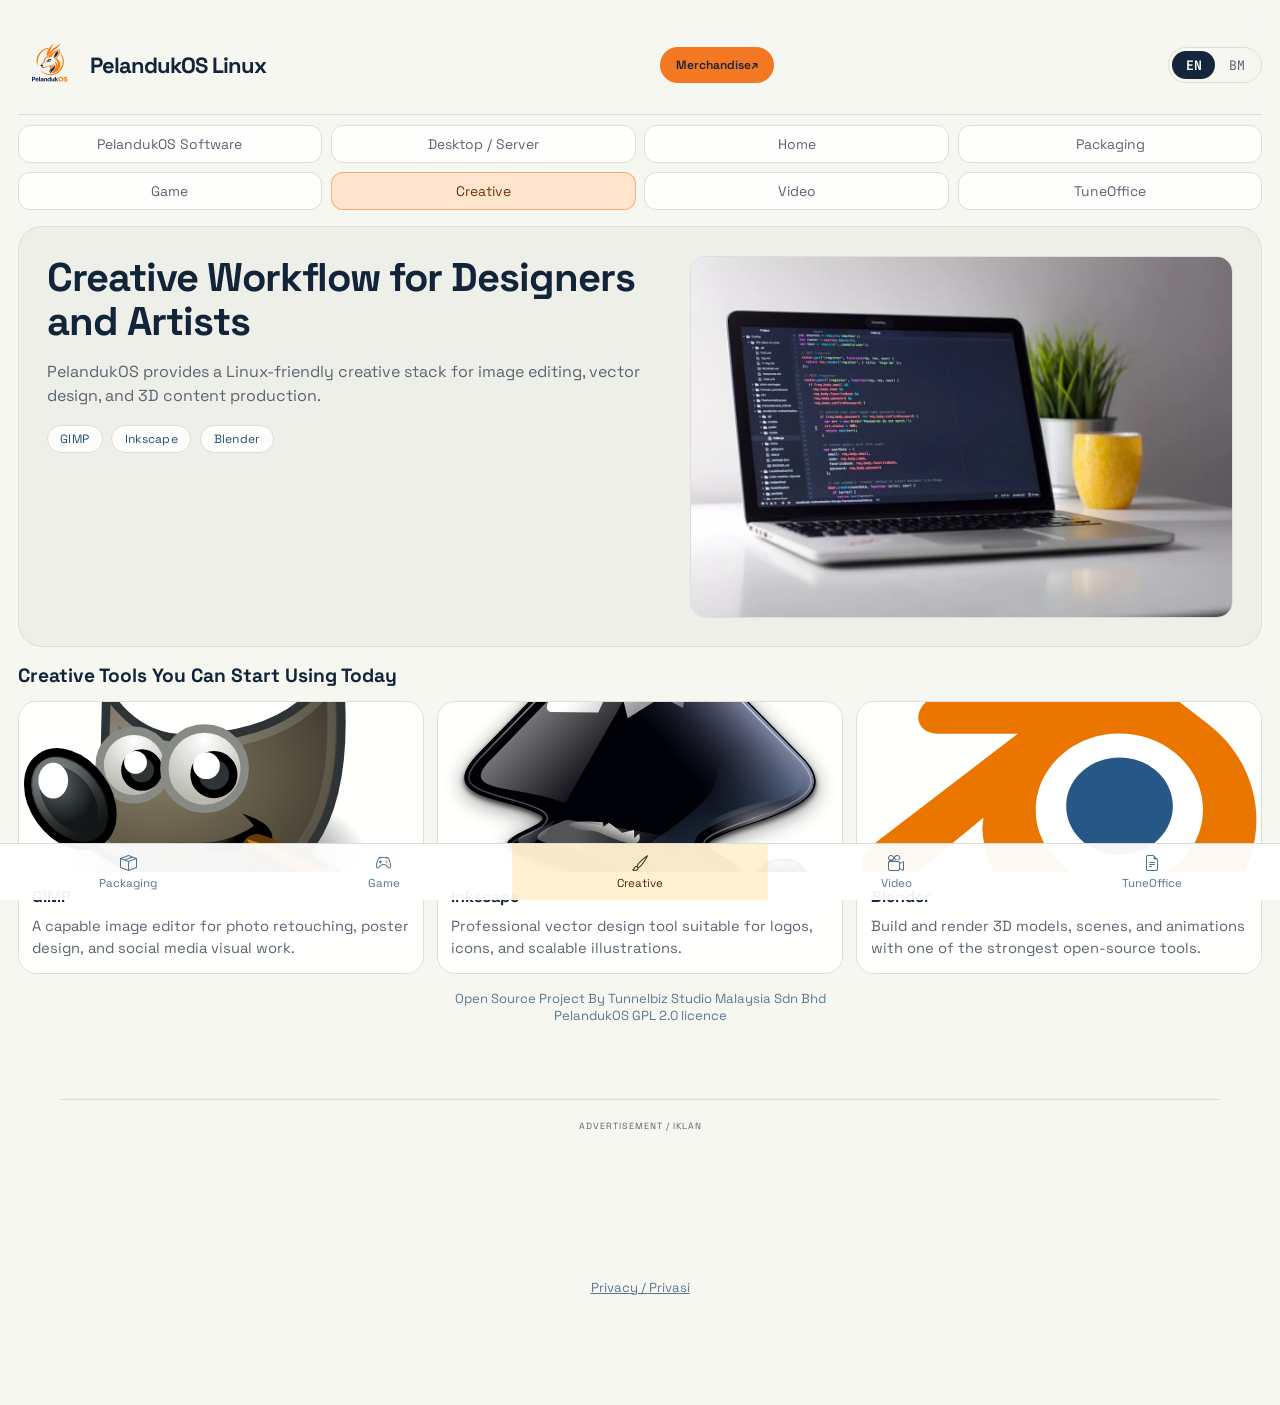
==== commit f21c5232: "Use full browser width and add Merchandise shop navigation" ====
--- a/creative.html
+++ b/creative.html
@@ -16,6 +16,7 @@
         <img src="assets/images/pelandukos-logo.png" alt="PelandukOS logo">
         <strong>PelandukOS Linux</strong>
       </a>
+      <a class="merch-link" href="https://shop.tunnelbiz.com">Merchandise <span aria-hidden="true">↗</span></a>
       <div class="lang-switch" aria-label="Language switcher">
         <button type="button" data-set-lang="en">EN</button>
         <button type="button" data-set-lang="ms">BM</button>
--- a/styles.css
+++ b/styles.css
@@ -35,7 +35,8 @@
 }
 
 .shell {
-  max-width: 1200px;
+  width: 100%;
+  max-width: none;
   margin: 0 auto;
   padding: 1rem 1.1rem 2rem;
 }
--- a/landing.css
+++ b/landing.css
@@ -31,8 +31,9 @@
   padding-bottom: 0;
 }
 .landing .shell {
-  max-width: 1440px;
-  padding: 0 clamp(20px, 5vw, 80px);
+  width: 100%;
+  max-width: none;
+  padding: 0 clamp(16px, 2vw, 32px);
 }
 .topbar {
   background: #f7f7f2ed;
@@ -1274,3 +1275,33 @@
     gap: 17px;
   }
 }
+
+/* Keep the shop visible while allowing navigation to wrap on small screens. */
+.merch-link,
+.landing .header-nav .merch-link {
+  display: inline-flex;
+  align-items: center;
+  justify-content: center;
+  padding: 10px 16px;
+  border-radius: 24px;
+  background: #f47722;
+  color: #172537;
+  font-size: 12px;
+  font-weight: 600;
+  text-decoration: none;
+  white-space: nowrap;
+}
+.merch-link:hover,
+.landing .header-nav .merch-link:hover {
+  background: #ff944d;
+  color: #172537;
+}
+@media (max-width: 1050px) {
+  .landing .topbar { flex-wrap: wrap; }
+  .landing .header-nav {
+    order: 3;
+    width: 100%;
+    flex-wrap: wrap;
+    justify-content: center;
+  }
+}
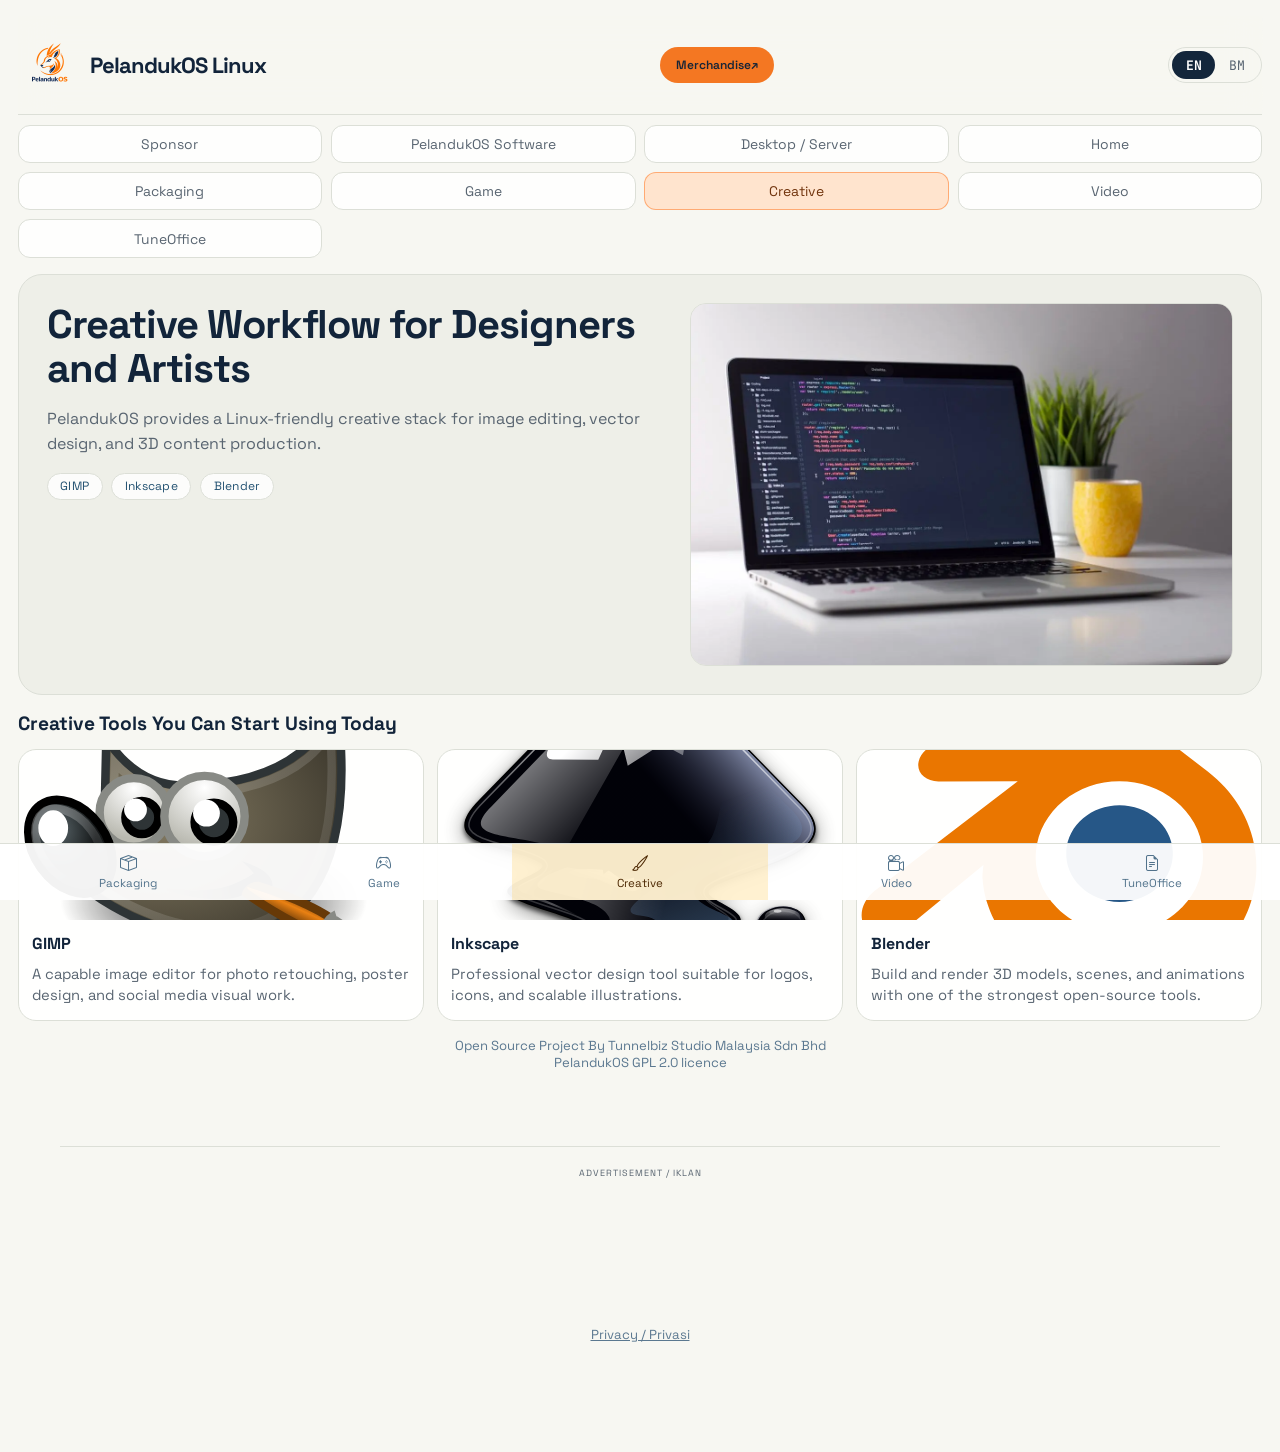
==== commit a6d3a95a: "Add Sponsor page and navigation with Tunnelbiz Studio branding" ====
--- a/creative.html
+++ b/creative.html
@@ -23,7 +23,7 @@
       </div>
     </header>
 
-    <nav class="main-nav"><a href="/index.html#software" data-preserve-lang>PelandukOS Software</a><a href="/index.html#editions" data-preserve-lang>Desktop / Server</a>
+    <nav class="main-nav"><a href="/sponsor.html" data-preserve-lang data-page-link="sponsor.html">Sponsor</a><a href="/index.html#software" data-preserve-lang>PelandukOS Software</a><a href="/index.html#editions" data-preserve-lang>Desktop / Server</a>
       <a href="/index.html" data-preserve-lang data-page-link="index.html" data-i18n="navHome"></a>
       <a href="/packaging.html" data-preserve-lang data-page-link="packaging.html" data-i18n="navPackaging"></a>
       <a href="/game.html" data-preserve-lang data-page-link="game.html" data-i18n="navGame"></a>
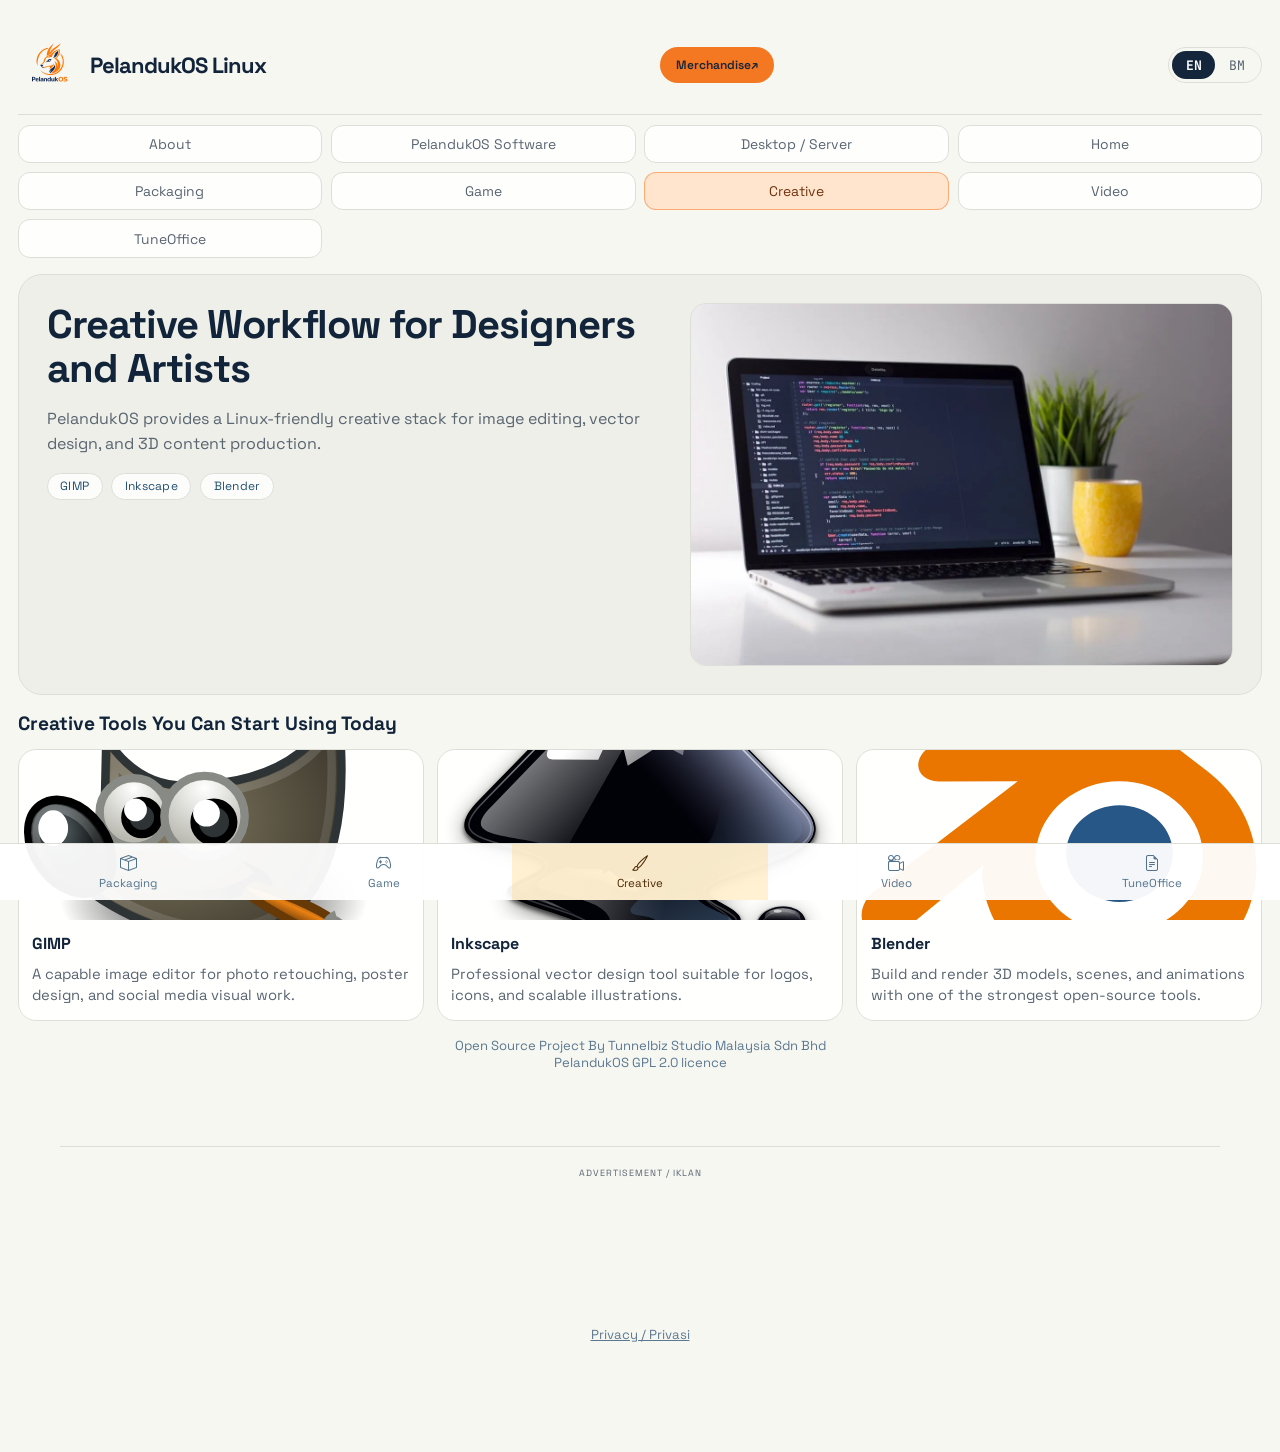
==== commit 7a4efd49: "Update About navigation and partner labels" ====
--- a/creative.html
+++ b/creative.html
@@ -23,7 +23,7 @@
       </div>
     </header>
 
-    <nav class="main-nav"><a href="/sponsor.html" data-preserve-lang data-page-link="sponsor.html">Sponsor</a><a href="/index.html#software" data-preserve-lang>PelandukOS Software</a><a href="/index.html#editions" data-preserve-lang>Desktop / Server</a>
+    <nav class="main-nav"><a href="/sponsor.html" data-preserve-lang data-page-link="sponsor.html">About</a><a href="/index.html#software" data-preserve-lang>PelandukOS Software</a><a href="/index.html#editions" data-preserve-lang>Desktop / Server</a>
       <a href="/index.html" data-preserve-lang data-page-link="index.html" data-i18n="navHome"></a>
       <a href="/packaging.html" data-preserve-lang data-page-link="packaging.html" data-i18n="navPackaging"></a>
       <a href="/game.html" data-preserve-lang data-page-link="game.html" data-i18n="navGame"></a>
